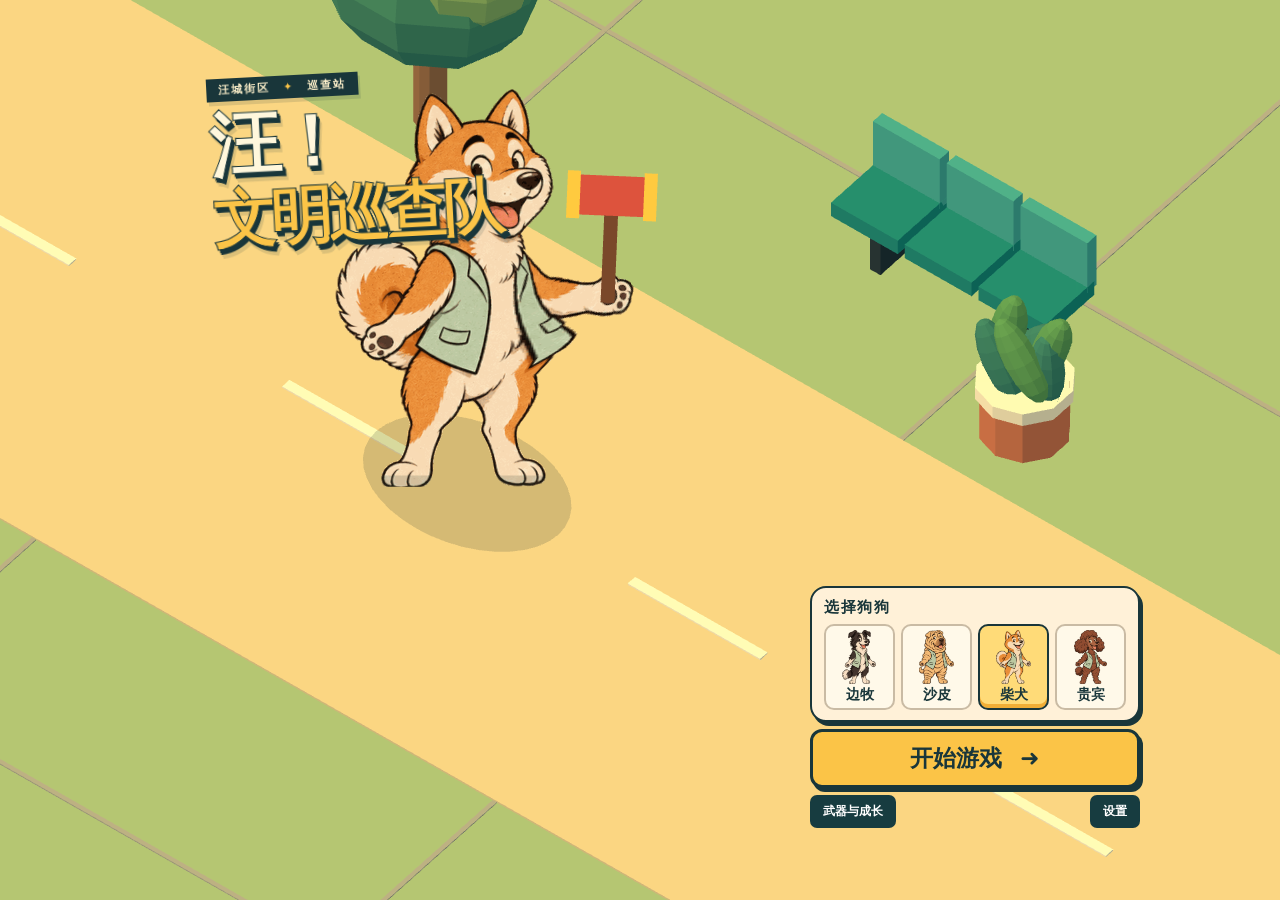
==== index.html @ e8bd3fa1 "实装独立敌潮关卡、锤能量、装备扭蛋和骑乘续航" ====
<!doctype html>
<html lang="zh-CN"><head><meta charset="utf-8"><meta name="viewport" content="width=device-width,initial-scale=1,viewport-fit=cover,maximum-scale=1"><meta name="theme-color" content="#173c40"><link rel="icon" href="data:,"><title>汪！文明巡查队</title><link rel="stylesheet" href="style.css?v=wave1"></head>
<body><main id="game"><canvas id="scene" aria-label="汪城街区，点目的地前往，拖动控制小狗"></canvas><div id="marks"></div>
<section id="home"><header><div class="station">汪城街区　<span>✦</span>　巡查站</div><h1>汪！<br><strong>文明巡查队</strong></h1></header><nav aria-label="选择巡查员"><div class="pick"><b>选择狗狗</b><div id="dogs" role="group" aria-label="巡查员"></div></div><button id="start">开始游戏 <span>➜</span></button><div class="navfoot"><button id="shop">武器与成长</button><button id="settings">设置</button></div></nav></section>
<section id="hud" hidden><div class="top"><div class="objective"><small id="modeName"></small><b id="objective"></b></div><button id="pause" aria-label="暂停">Ⅱ</button></div><div class="bars"><b id="time"></b><span id="status"></span><span id="energy"><i></i></span></div><div id="hint"></div><div id="stick"><i></i></div><button id="act" aria-label="挥锤"></button></section>
<section id="modal" hidden><article role="dialog" aria-modal="true" aria-labelledby="dialogTitle"><small id="stamp"></small><h2 id="dialogTitle"></h2><div id="desc"></div><div id="options"></div></article></section><div id="toast" role="status"></div></main>
<script src="vendor/three.min.js"></script><script src="paper.js?v=wave1"></script><script src="street-art.js?v=wave1"></script><script src="street.js?v=wave1"></script><script src="cels.js?v=wave1"></script><script src="districts.js?v=wave1"></script><script src="world.js?v=wave1"></script><script src="rush.js?v=wave1"></script><script src="game.js?v=wave1"></script></body></html>
---- style.css ----
*{box-sizing:border-box} :root{--ink:#19363a;--paper:#fff3d7;--sun:#fbc447;--mint:#64d6bf;--coral:#ff8662}html,body,#game{margin:0;width:100%;height:100%;overflow:hidden;background:#b0d8cb;color:var(--ink);font-family:"Microsoft YaHei","PingFang SC",system-ui,sans-serif}#game{position:relative;isolation:isolate;user-select:none;-webkit-user-select:none}button{font:inherit;font-weight:800;color:inherit;cursor:pointer;-webkit-tap-highlight-color:transparent;touch-action:manipulation}button:active{translate:0 2px}button:focus-visible{outline:3px solid #f24734}button:disabled{opacity:.55}canvas,#marks,#home,#hud,#modal{position:absolute;inset:0;width:100%;height:100%}canvas{display:block;touch-action:none}#home,#hud,#marks{pointer-events:none}#home header{position:absolute;top:max(4%,env(safe-area-inset-top));left:max(6%,calc((100vw - 860px)/2));transform:rotate(-3deg);filter:drop-shadow(2px 4px 0 #17373922)}.station{display:inline-block;background:var(--ink);color:#fff2cc;padding:4px 12px;font-size:11px;letter-spacing:.18em;font-weight:900}.station span{color:var(--sun)}h1{font-size:clamp(44px,min(13vw,8vh),82px);line-height:.98;margin:9px 0 0;color:#fff7dc;font-weight:1000;letter-spacing:-.08em;-webkit-text-stroke:1px var(--ink);text-shadow:2px 3px var(--ink),3px 5px var(--ink)}h1 strong{color:var(--sun);font-size:.88em}nav{pointer-events:auto;position:absolute;width:min(88%,370px);left:50%;bottom:max(3%,env(safe-area-inset-bottom));transform:translateX(-50%);display:grid;gap:7px}.mission{display:flex;align-items:center;text-align:left;border:2px solid var(--ink);border-radius:11px;background:var(--paper);box-shadow:3px 3px 0 var(--ink);gap:12px;padding:6px 14px;min-height:49px}.mission i{display:grid;place-items:center;width:35px;height:35px;background:var(--sun);border:1.8px solid var(--ink);border-radius:8px;transform:rotate(-6deg);font:900 25px system-ui}.mission:nth-child(2) i{background:var(--coral)}.mission:nth-child(3) i{background:var(--mint)}.mission span{display:flex;align-items:baseline;gap:10px}.mission b{font-size:18px}.mission small{font-size:11px;color:#526665}.mission em{margin-left:auto;font:900 27px system-ui}.navfoot{display:flex;justify-content:space-between}.navfoot button{background:#173c40;color:white;border:0;padding:8px 13px;border-radius:7px;font-size:12px}.top,.bars{position:absolute;left:max(13px,env(safe-area-inset-left));right:max(13px,env(safe-area-inset-right));display:flex;align-items:center;gap:8px}.top{top:max(12px,env(safe-area-inset-top));justify-content:space-between;align-items:flex-start}.objective{background:var(--paper);border:2px solid var(--ink);border-radius:9px;box-shadow:2px 3px 0 var(--ink);padding:7px 12px}.objective small,.objective b{display:block}.objective small,#stamp{font-size:10px;letter-spacing:.16em;color:#376c67;font-weight:900}.objective b{font-size:17px}#pause,#act{pointer-events:auto;background:var(--sun);border:2px solid var(--ink);border-radius:12px;box-shadow:2px 3px 0 var(--ink)}#pause{width:42px;height:42px;background:var(--paper)}.bars{top:calc(max(12px,env(safe-area-inset-top)) + 62px);font-size:12px}.bars b,.bars span:not(#energy){background:var(--ink);color:white;border-radius:6px;padding:4px 9px}.bars b{color:var(--sun)}#energy{width:61px;height:10px;background:#2c4848;border-radius:8px;border:2px solid var(--ink);overflow:hidden}#energy i{display:block;height:100%;background:#67e4b8}#hint{position:absolute;bottom:max(92px,calc(env(safe-area-inset-bottom) + 80px));left:50%;transform:translateX(-50%);border-radius:10px;padding:7px 12px;background:#17363aeb;color:white;text-align:center;width:max-content;max-width:88%;font-size:13px;font-weight:700}#stick{position:absolute;bottom:max(17px,env(safe-area-inset-bottom));left:18px;width:67px;height:67px;border:2px dashed #fff9;border-radius:50%;background:#153d4244;display:grid;place-items:center}#stick i{width:29px;height:29px;background:#fffa;border:2px solid #24494b;border-radius:50%}#act{position:absolute;right:18px;bottom:max(21px,env(safe-area-inset-bottom));min-width:82px;height:49px;font-size:16px}.marker{pointer-events:auto;position:absolute;transform:translate(-50%,-100%);padding:4px 7px;font-size:12px;white-space:nowrap;background:#ffefbf;border:1.6px solid var(--ink);border-radius:7px;box-shadow:1px 2px 0 var(--ink);font-weight:900}.marker.clue{background:#7ce2c7}.marker.used{opacity:.55}.float{position:absolute;transform:translate(-50%,-100%) rotate(-9deg);font-size:26px;color:#fff079;font-weight:1000;text-shadow:2px 2px #19363a,-1px -1px #19363a;pointer-events:none}#modal{display:grid;place-items:center;background:#162e3390;pointer-events:auto;padding:16px;z-index:4}article{background:var(--paper);padding:24px;border:3px solid var(--ink);box-shadow:5px 6px 0 var(--ink);border-radius:15px;width:min(100%,380px);max-height:88%;overflow:auto}h2{font-size:28px;margin:5px 0 9px}#desc{line-height:1.65;font-size:15px;white-space:pre-line}#options{display:grid;gap:9px;margin-top:16px}#options button{padding:9px;border:2px solid var(--ink);border-radius:8px;background:white}#options button:first-child{background:var(--sun)}#toast{position:absolute;top:30%;left:50%;transform:translateX(-50%);background:var(--ink);color:white;border-radius:8px;padding:8px 13px;font-size:13px;pointer-events:none;z-index:6;text-align:center;max-width:90%;width:max-content}#toast:empty{display:none}[hidden]{display:none!important}@media(min-aspect-ratio:6/5){nav{left:unset;right:max(5%,calc((100vw - 1000px)/2));transform:none;width:min(32%,330px);bottom:8%}#home header{top:8%}}@media(max-height:550px){nav{gap:4px}.mission{min-height:37px;padding:3px 8px}.mission i{height:26px;width:26px;font-size:19px}.navfoot button{padding:5px 8px}}
#options:has(.art-choice){grid-template-columns:1fr 1fr}#options button.art-choice{height:88px;padding:58px 3px 3px;background-repeat:no-repeat;background-size:auto 49px;background-position:center 5px;background-color:#fffaf0;font-size:13px}#options:has(.art-choice) button:not(.art-choice){grid-column:1/-1}
@media (pointer:coarse),(max-width:700px){#act{min-width:116px;height:76px;font-size:22px;border-radius:20px}#stick{width:96px;height:96px}#stick i{width:42px;height:42px}#pause{width:58px;height:54px;font-size:21px}#hint{bottom:calc(122px + env(safe-area-inset-bottom))}.mission{min-height:55px}.navfoot button,#options button{min-height:48px;font-size:15px}.marker{min-width:48px;min-height:42px;font-size:15px}}


/* 朋友试玩的出勤面板 */
.pick{background:#fff1d8;border:2px solid var(--ink);border-radius:16px;padding:10px 12px;box-shadow:3px 4px var(--ink)}
.pick>b{display:block;font-size:15px;letter-spacing:.1em;margin-bottom:7px}
#dogs{display:grid;grid-template-columns:repeat(4,1fr);gap:6px}
#dogs button{border:2px solid #c9bba4;border-radius:10px;background-color:#fff9e9;background-repeat:no-repeat;background-position:center 4px;background-size:auto 54px;padding:60px 0 4px;font-size:14px}
#dogs button[aria-pressed=true]{border-color:var(--ink);background-color:#ffdb78;box-shadow:inset 0 -4px #f1ae36}
#start{padding:11px 20px;background:var(--sun);border:3px solid var(--ink);border-radius:12px;font-size:23px;box-shadow:3px 4px var(--ink)}
#start span{padding-left:10px}
#stick,#act{touch-action:none;min-width:0;clip-path:ellipse(50% 50% at 50% 50%);border-radius:50%}
#stick{pointer-events:auto;bottom:calc(env(safe-area-inset-bottom) + 8px);border:3px solid #fff4cebb;background:radial-gradient(ellipse,#2a56576b 38%,#23494987 39%,#17454c64 65%,#fff3c57a 67%,#23474d8f 70%);color:#fff3cc}
#stick i{height:42%;width:42%;border:3px solid #13383ec9;background:#ebedd2ae;box-shadow:0 3px 0 #243f4266}
#act{display:flex;flex-direction:column;align-items:center;justify-content:center;gap:0;background:radial-gradient(ellipse at 37% 25%,#ffdc71 0%,#ffbd3f 48%,#f18c26 72%,#d36b1a 95%);border:5px solid #42291e;box-shadow:inset 0 0 0 3px #ffe7a4,inset 0 -9px 0 #ae5726;color:#402518;font-size:clamp(19px,4vw,28px);font-weight:1000;line-height:1.05}
#act::before{content:"";width:52%;height:49%;background:center/contain no-repeat url("art/hammer-key.png");pointer-events:none}
#act:active{filter:brightness(1.14);transform:scale(.96)}
#hint{bottom:auto;top:calc(max(12px,env(safe-area-inset-top)) + 95px);padding:5px 10px;font-size:12px}
@media(max-height:480px){#dogs button{background-size:auto 34px;padding-top:38px}.pick{padding:4px 8px}.pick>b{margin:0}#start{padding:4px 12px}}

#act::before{width:85%;height:88%}

.command{font-size:23px;color:#ffde73;transform:translate(-50%,-70%)}

#options:has([data-art="scooter"]){grid-template-columns:1fr}#options button[data-art="scooter"]{height:auto;min-height:50px;background-position:12px center;background-size:40px auto;padding:8px 8px 8px 50px}
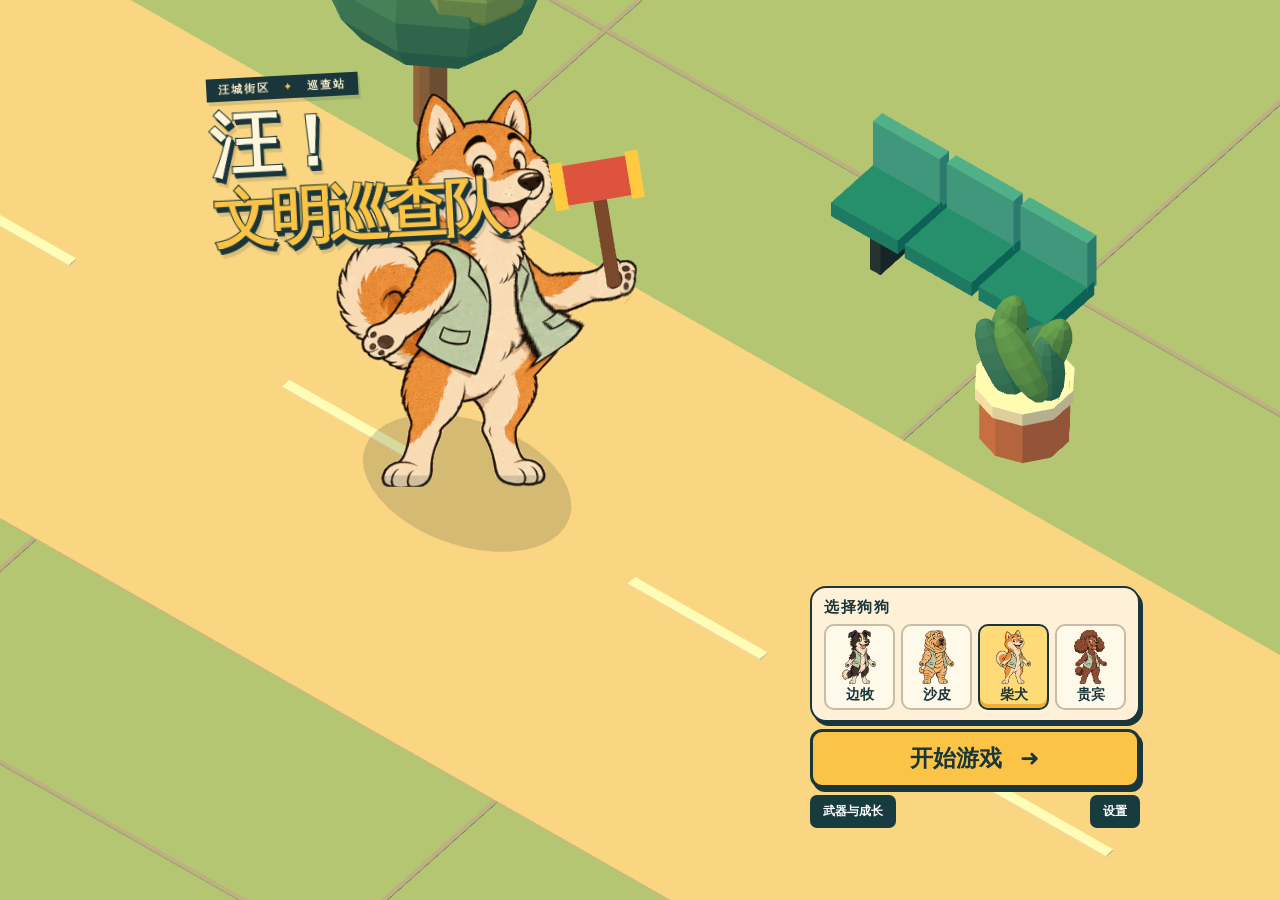
==== commit 6d0861d6: "重开与恢复巡查时重置计时起点" ====
--- a/index.html
+++ b/index.html
@@ -4,4 +4,4 @@
 <section id="home"><header><div class="station">汪城街区　<span>✦</span>　巡查站</div><h1>汪！<br><strong>文明巡查队</strong></h1></header><nav aria-label="选择巡查员"><div class="pick"><b>选择狗狗</b><div id="dogs" role="group" aria-label="巡查员"></div></div><button id="start">开始游戏 <span>➜</span></button><div class="navfoot"><button id="shop">武器与成长</button><button id="settings">设置</button></div></nav></section>
 <section id="hud" hidden><div class="top"><div class="objective"><small id="modeName"></small><b id="objective"></b></div><button id="pause" aria-label="暂停">Ⅱ</button></div><div class="bars"><b id="time"></b><span id="status"></span><span id="energy"><i></i></span></div><div id="hint"></div><div id="stick"><i></i></div><button id="act" aria-label="挥锤"></button></section>
 <section id="modal" hidden><article role="dialog" aria-modal="true" aria-labelledby="dialogTitle"><small id="stamp"></small><h2 id="dialogTitle"></h2><div id="desc"></div><div id="options"></div></article></section><div id="toast" role="status"></div></main>
-<script src="vendor/three.min.js"></script><script src="paper.js?v=wave1"></script><script src="street-art.js?v=wave1"></script><script src="street.js?v=wave1"></script><script src="cels.js?v=wave1"></script><script src="districts.js?v=wave1"></script><script src="world.js?v=wave1"></script><script src="rush.js?v=wave1"></script><script src="game.js?v=wave1"></script></body></html>
+<script src="vendor/three.min.js"></script><script src="paper.js?v=wave1"></script><script src="street-art.js?v=wave1"></script><script src="street.js?v=wave1"></script><script src="cels.js?v=wave1"></script><script src="districts.js?v=wave1"></script><script src="world.js?v=wave1"></script><script src="rush.js?v=wave1"></script><script src="game.js?v=wave1b"></script></body></html>
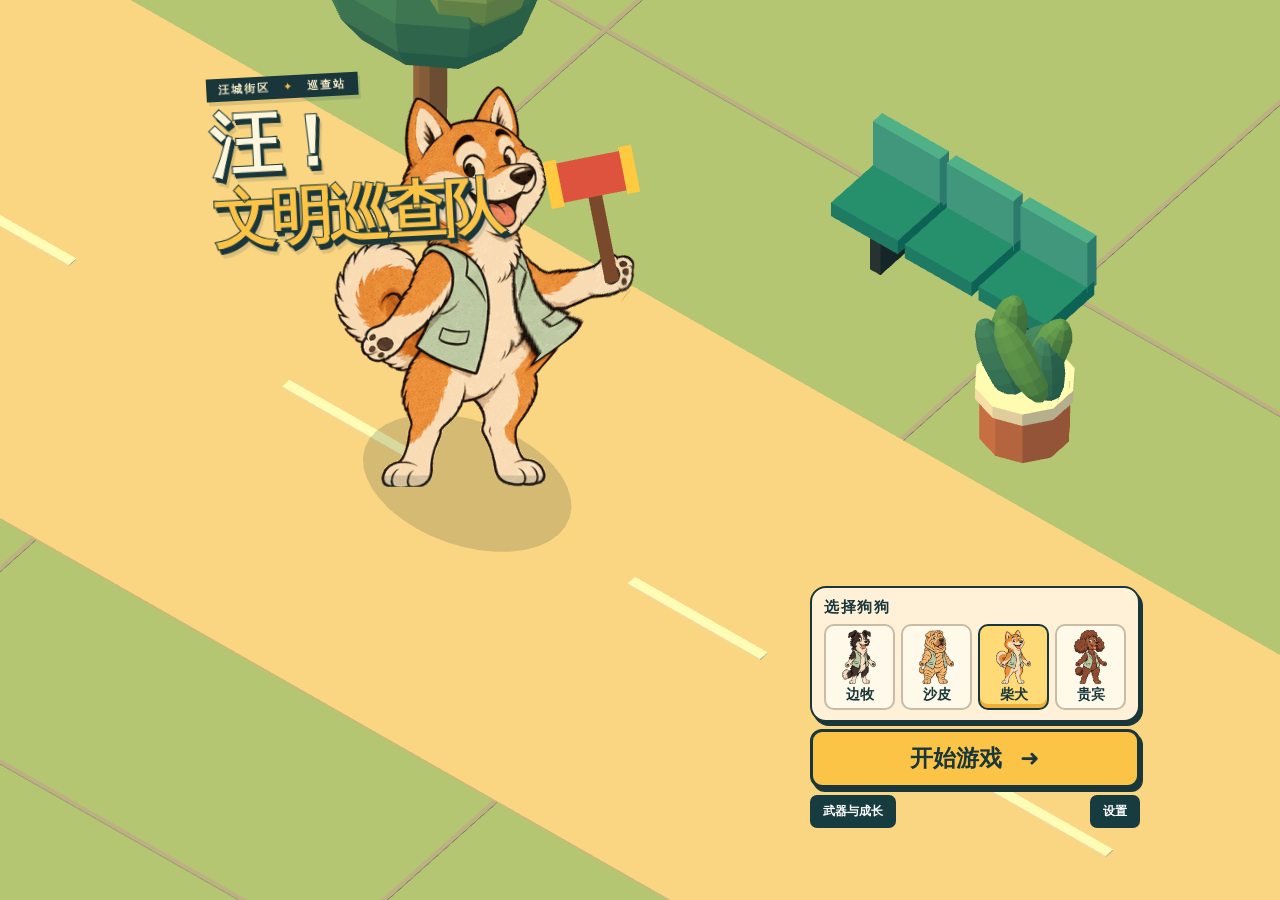
==== commit 14362a31: "等待角色与街区图片就绪后再开局，失败时支持重试" ====
--- a/index.html
+++ b/index.html
@@ -1,7 +1,7 @@
 <!doctype html>
-<html lang="zh-CN"><head><meta charset="utf-8"><meta name="viewport" content="width=device-width,initial-scale=1,viewport-fit=cover,maximum-scale=1"><meta name="theme-color" content="#173c40"><link rel="icon" href="data:,"><title>汪！文明巡查队</title><link rel="stylesheet" href="style.css?v=wave1"></head>
+<html lang="zh-CN"><head><meta charset="utf-8"><meta name="viewport" content="width=device-width,initial-scale=1,viewport-fit=cover,maximum-scale=1"><meta name="theme-color" content="#173c40"><link rel="icon" href="data:,"><title>汪！文明巡查队</title><link rel="stylesheet" href="style.css?v=load1"></head>
 <body><main id="game"><canvas id="scene" aria-label="汪城街区，点目的地前往，拖动控制小狗"></canvas><div id="marks"></div>
-<section id="home"><header><div class="station">汪城街区　<span>✦</span>　巡查站</div><h1>汪！<br><strong>文明巡查队</strong></h1></header><nav aria-label="选择巡查员"><div class="pick"><b>选择狗狗</b><div id="dogs" role="group" aria-label="巡查员"></div></div><button id="start">开始游戏 <span>➜</span></button><div class="navfoot"><button id="shop">武器与成长</button><button id="settings">设置</button></div></nav></section>
+<section id="home" hidden><header><div class="station">汪城街区　<span>✦</span>　巡查站</div><h1>汪！<br><strong>文明巡查队</strong></h1></header><nav aria-label="选择巡查员"><div class="pick"><b>选择狗狗</b><div id="dogs" role="group" aria-label="巡查员"></div></div><button id="start">开始游戏 <span>➜</span></button><div class="navfoot"><button id="shop">武器与成长</button><button id="settings">设置</button></div></nav></section>
 <section id="hud" hidden><div class="top"><div class="objective"><small id="modeName"></small><b id="objective"></b></div><button id="pause" aria-label="暂停">Ⅱ</button></div><div class="bars"><b id="time"></b><span id="status"></span><span id="energy"><i></i></span></div><div id="hint"></div><div id="stick"><i></i></div><button id="act" aria-label="挥锤"></button></section>
-<section id="modal" hidden><article role="dialog" aria-modal="true" aria-labelledby="dialogTitle"><small id="stamp"></small><h2 id="dialogTitle"></h2><div id="desc"></div><div id="options"></div></article></section><div id="toast" role="status"></div></main>
-<script src="vendor/three.min.js"></script><script src="paper.js?v=wave1"></script><script src="street-art.js?v=wave1"></script><script src="street.js?v=wave1"></script><script src="cels.js?v=wave1"></script><script src="districts.js?v=wave1"></script><script src="world.js?v=wave1"></script><script src="rush.js?v=wave1"></script><script src="game.js?v=wave1b"></script></body></html>
+<section id="modal"><article role="dialog" aria-modal="true" aria-labelledby="dialogTitle"><small id="stamp"></small><h2 id="dialogTitle">正在打开巡查站</h2><div id="desc"></div><div id="options"></div></article></section><div id="toast" role="status"></div></main>
+<script src="vendor/three.min.js"></script><script src="images.js?v=load1"></script><script src="paper.js?v=load1"></script><script src="street-art.js?v=load1"></script><script src="street.js?v=load1"></script><script src="cels.js?v=load1"></script><script src="districts.js?v=load1"></script><script src="world.js?v=load1"></script><script src="rush.js?v=load1"></script><script src="game.js?v=load1"></script></body></html>
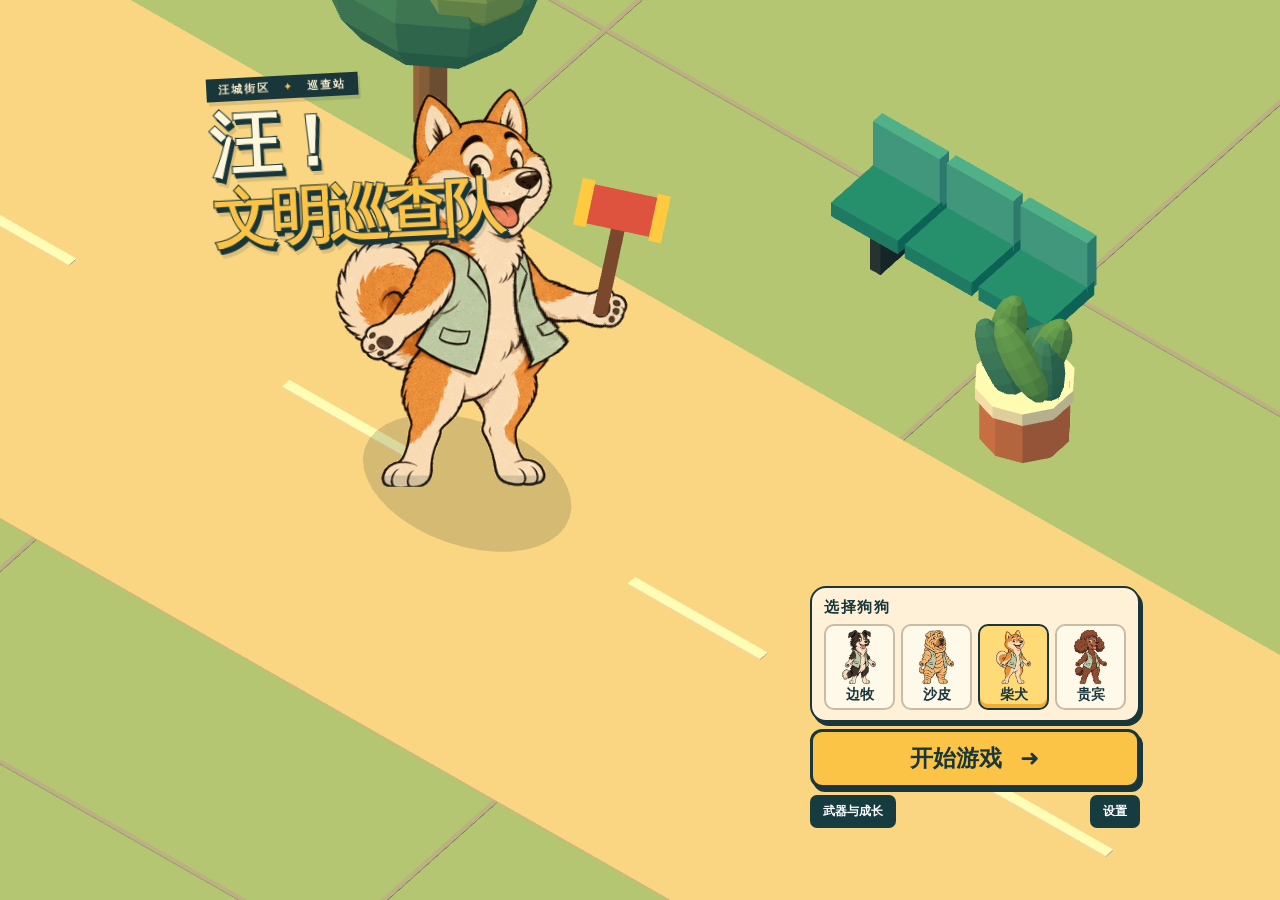
==== commit ae7f6e11: "提供自包含试玩入口与无 WebGL 渲染，恢复卡住的启动流程" ====
--- a/index.html
+++ b/index.html
@@ -1,7 +1,25 @@
 <!doctype html>
-<html lang="zh-CN"><head><meta charset="utf-8"><meta name="viewport" content="width=device-width,initial-scale=1,viewport-fit=cover,maximum-scale=1"><meta name="theme-color" content="#173c40"><link rel="icon" href="data:,"><title>汪！文明巡查队</title><link rel="stylesheet" href="style.css?v=load1"></head>
+<html lang="zh-CN"><head><meta charset="utf-8"><meta name="viewport" content="width=device-width,initial-scale=1,viewport-fit=cover,maximum-scale=1"><meta name="theme-color" content="#173c40"><link rel="icon" href="data:,"><title>汪！文明巡查队</title><link rel="stylesheet" href="style.css?v=boot2"></head>
 <body><main id="game"><canvas id="scene" aria-label="汪城街区，点目的地前往，拖动控制小狗"></canvas><div id="marks"></div>
 <section id="home" hidden><header><div class="station">汪城街区　<span>✦</span>　巡查站</div><h1>汪！<br><strong>文明巡查队</strong></h1></header><nav aria-label="选择巡查员"><div class="pick"><b>选择狗狗</b><div id="dogs" role="group" aria-label="巡查员"></div></div><button id="start">开始游戏 <span>➜</span></button><div class="navfoot"><button id="shop">武器与成长</button><button id="settings">设置</button></div></nav></section>
 <section id="hud" hidden><div class="top"><div class="objective"><small id="modeName"></small><b id="objective"></b></div><button id="pause" aria-label="暂停">Ⅱ</button></div><div class="bars"><b id="time"></b><span id="status"></span><span id="energy"><i></i></span></div><div id="hint"></div><div id="stick"><i></i></div><button id="act" aria-label="挥锤"></button></section>
 <section id="modal"><article role="dialog" aria-modal="true" aria-labelledby="dialogTitle"><small id="stamp"></small><h2 id="dialogTitle">正在打开巡查站</h2><div id="desc"></div><div id="options"></div></article></section><div id="toast" role="status"></div></main>
-<script src="vendor/three.min.js"></script><script src="images.js?v=load1"></script><script src="paper.js?v=load1"></script><script src="street-art.js?v=load1"></script><script src="street.js?v=load1"></script><script src="cels.js?v=load1"></script><script src="districts.js?v=load1"></script><script src="world.js?v=load1"></script><script src="rush.js?v=load1"></script><script src="game.js?v=load1"></script></body></html>
+<script>
+(function(){
+  var active=true, timer=setTimeout(function(){show('游戏程序下载时间较长');},15000);
+  function show(reason){
+    if(!active)return;
+    document.getElementById('dialogTitle').textContent='巡查站还没打开';
+    document.getElementById('desc').textContent=reason;
+    var box=document.getElementById('options');box.textContent='';
+    var btn=document.createElement('button');btn.textContent='重新打开完整试玩版';
+    btn.onclick=function(){location.href='play.html?retry='+Date.now()};box.appendChild(btn)
+  }
+  window.addEventListener('error',function(e){
+    if(e.target&&e.target.tagName==='SCRIPT')show('程序下载失败，请重试。');
+    else if(e.message)show(e.message)
+  },true);
+  window.patrolBoot={started:function(){active=false;clearTimeout(timer)}}
+})();
+</script>
+<script src="vendor/three.min.js"></script><script src="images.js?v=boot2"></script><script src="paper.js?v=boot2"></script><script src="street-art.js?v=boot2"></script><script src="street.js?v=boot2"></script><script src="cels.js?v=boot2"></script><script src="districts.js?v=boot2"></script><script src="canvas-view.js?v=boot2"></script><script src="world.js?v=boot2"></script><script src="rush.js?v=boot2"></script><script src="game.js?v=boot2"></script></body></html>
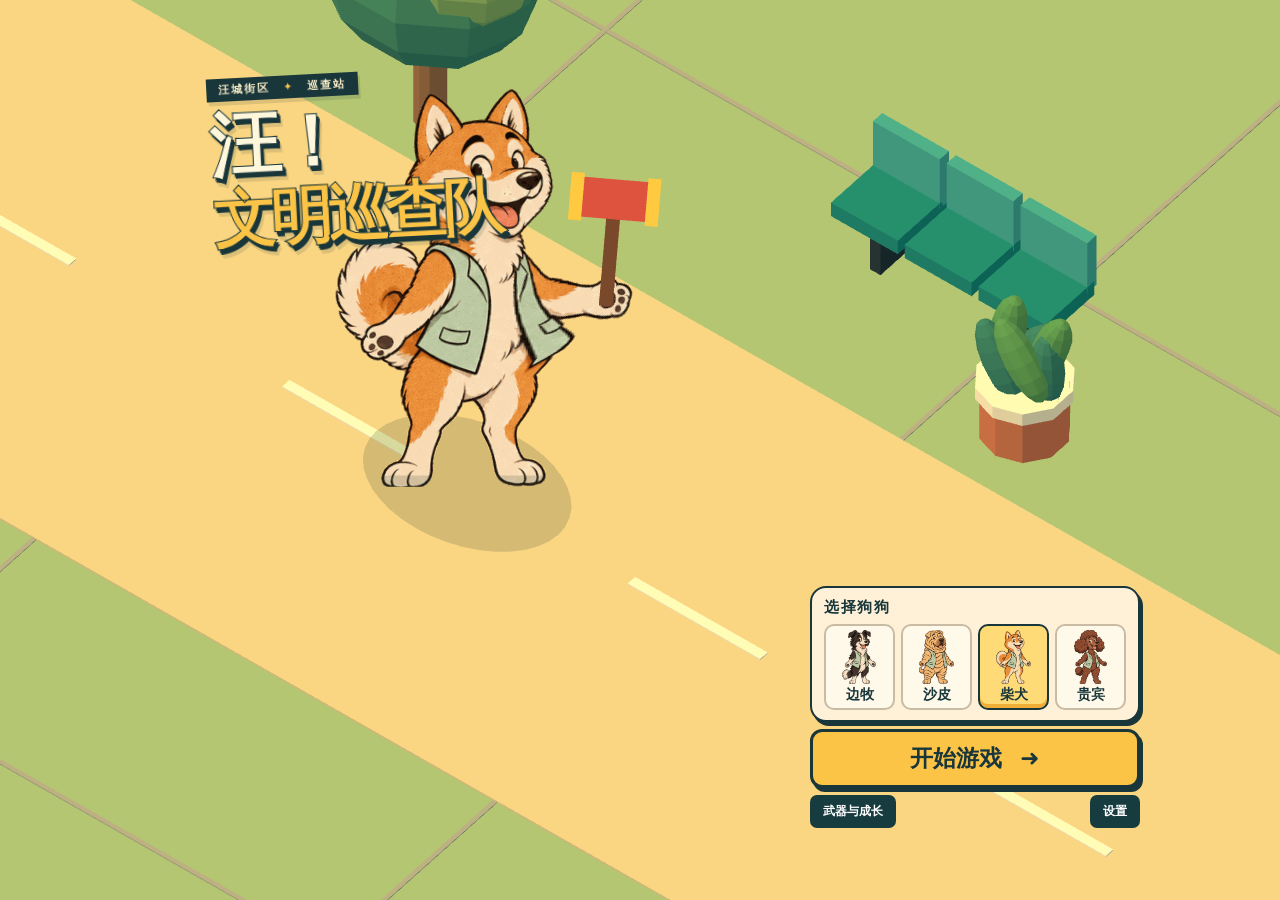
==== commit a4e4e1c2: "Add district street layouts, pedestrian entrances and prominent survival counters" ====
--- a/index.html
+++ b/index.html
@@ -1,8 +1,8 @@
 <!doctype html>
-<html lang="zh-CN"><head><meta charset="utf-8"><meta name="viewport" content="width=device-width,initial-scale=1,viewport-fit=cover,maximum-scale=1"><meta name="theme-color" content="#173c40"><link rel="icon" href="data:,"><title>汪！文明巡查队</title><link rel="stylesheet" href="style.css?v=boot2"></head>
+<html lang="zh-CN"><head><meta charset="utf-8"><meta name="viewport" content="width=device-width,initial-scale=1,viewport-fit=cover,maximum-scale=1"><meta name="theme-color" content="#173c40"><link rel="icon" href="data:,"><title>汪！文明巡查队</title><link rel="stylesheet" href="style.css?v=streets2"></head>
 <body><main id="game"><canvas id="scene" aria-label="汪城街区，点目的地前往，拖动控制小狗"></canvas><div id="marks"></div>
 <section id="home" hidden><header><div class="station">汪城街区　<span>✦</span>　巡查站</div><h1>汪！<br><strong>文明巡查队</strong></h1></header><nav aria-label="选择巡查员"><div class="pick"><b>选择狗狗</b><div id="dogs" role="group" aria-label="巡查员"></div></div><button id="start">开始游戏 <span>➜</span></button><div class="navfoot"><button id="shop">武器与成长</button><button id="settings">设置</button></div></nav></section>
-<section id="hud" hidden><div class="top"><div class="objective"><small id="modeName"></small><b id="objective"></b></div><button id="pause" aria-label="暂停">Ⅱ</button></div><div class="bars"><b id="time"></b><span id="status"></span><span id="energy"><i></i></span></div><div id="hint"></div><div id="stick"><i></i></div><button id="act" aria-label="挥锤"></button></section>
+<section id="hud" hidden><div class="top"><div class="objective"><small id="modeName"></small><b id="objective"></b></div><button id="pause" aria-label="暂停">Ⅱ</button></div><div class="bars"><b id="time"></b><b id="charge"></b><span id="status"></span><span id="energy"><i></i></span></div><div id="hint"></div><div id="stick"><i></i></div><button id="act" aria-label="挥锤"></button></section>
 <section id="modal"><article role="dialog" aria-modal="true" aria-labelledby="dialogTitle"><small id="stamp"></small><h2 id="dialogTitle">正在打开巡查站</h2><div id="desc"></div><div id="options"></div></article></section><div id="toast" role="status"></div></main>
 <script>
 (function(){
@@ -22,4 +22,4 @@
   window.patrolBoot={started:function(){active=false;clearTimeout(timer)}}
 })();
 </script>
-<script src="vendor/three.min.js"></script><script src="images.js?v=boot2"></script><script src="paper.js?v=boot2"></script><script src="street-art.js?v=boot2"></script><script src="street.js?v=boot2"></script><script src="cels.js?v=boot2"></script><script src="districts.js?v=boot2"></script><script src="canvas-view.js?v=boot2"></script><script src="world.js?v=boot2"></script><script src="rush.js?v=boot2"></script><script src="game.js?v=boot2"></script></body></html>
+<script src="vendor/three.min.js"></script><script src="images.js?v=streets2"></script><script src="paper.js?v=streets2"></script><script src="street-art.js?v=streets2"></script><script src="street.js?v=streets2"></script><script src="cels.js?v=streets2"></script><script src="districts.js?v=streets2"></script><script src="canvas-view.js?v=streets2"></script><script src="world.js?v=streets2"></script><script src="rush.js?v=streets2"></script><script src="game.js?v=streets2"></script></body></html>
--- a/style.css
+++ b/style.css
@@ -25,3 +25,12 @@
 .command{font-size:23px;color:#ffde73;transform:translate(-50%,-70%)}
 
 #options:has([data-art="scooter"]){grid-template-columns:1fr}#options button[data-art="scooter"]{height:auto;min-height:50px;background-position:12px center;background-size:40px auto;padding:8px 8px 8px 50px}
+
+#hint:empty{display:none}
+.bars{gap:5px;flex-wrap:wrap;font-variant-numeric:tabular-nums}
+.bars #time,.bars #charge{font-size:clamp(16px,4.4vw,21px);line-height:1.15;padding:5px 8px;border:2px solid #224746;color:#fff1ae;background:#234142}
+.bars #charge{color:#a6f6da}
+.bars [data-low="true"]:is(#time,#charge){background:#982f24;color:#fff;border-color:#ffd5a7}
+.bars [data-low="true"]::before{content:"! ";font-weight:900}
+.bars #energy{display:none}
+#hint{top:calc(max(12px,env(safe-area-inset-top)) + 105px)}
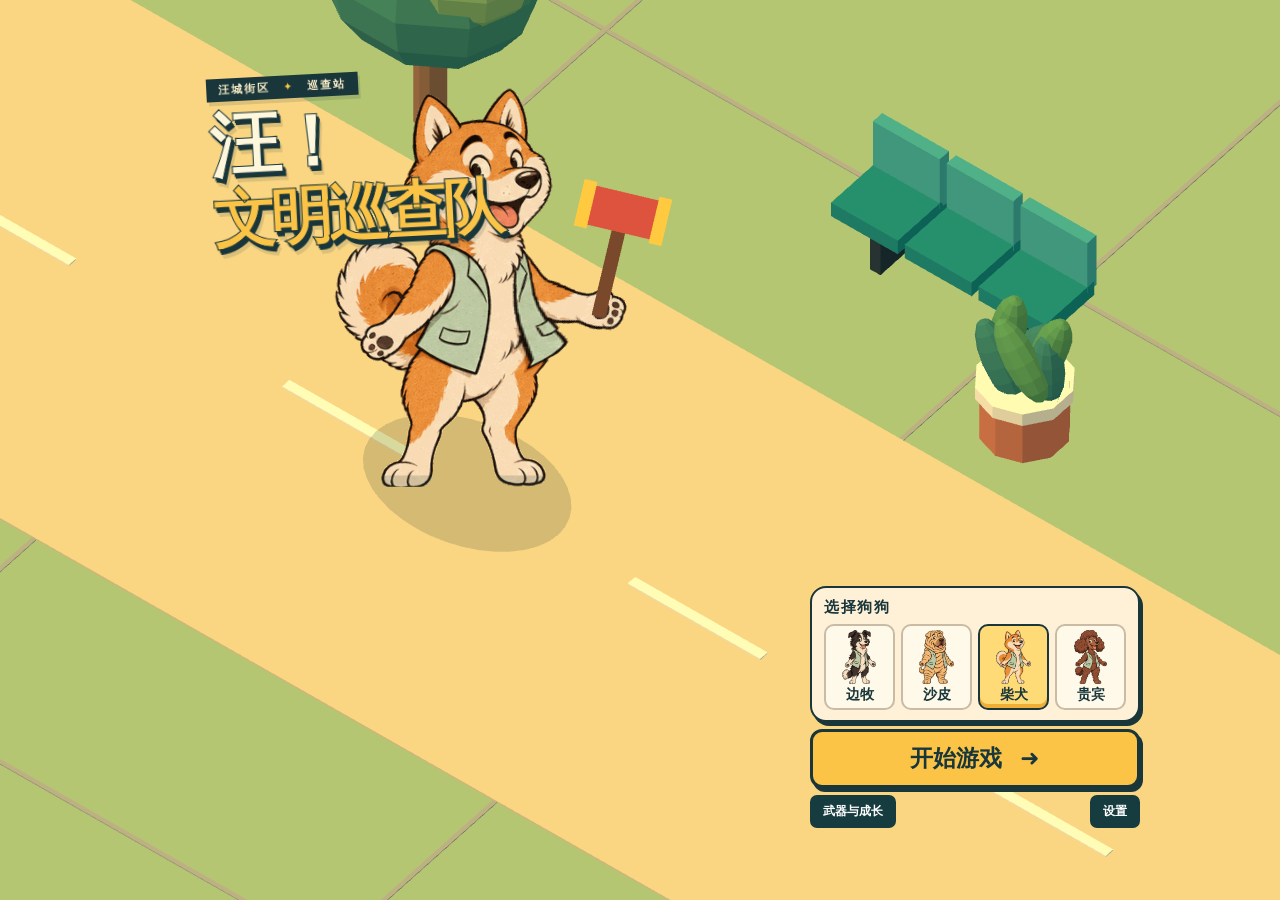
==== commit 57684f48: "Explain early patrol goals and score wins and losses with distinct music" ====
--- a/index.html
+++ b/index.html
@@ -22,4 +22,4 @@
   window.patrolBoot={started:function(){active=false;clearTimeout(timer)}}
 })();
 </script>
-<script src="vendor/three.min.js"></script><script src="images.js?v=streets2"></script><script src="paper.js?v=streets2"></script><script src="street-art.js?v=streets2"></script><script src="street.js?v=streets2"></script><script src="cels.js?v=streets2"></script><script src="districts.js?v=streets2"></script><script src="canvas-view.js?v=streets2"></script><script src="world.js?v=streets2"></script><script src="rush.js?v=streets2"></script><script src="game.js?v=streets2"></script></body></html>
+<script src="vendor/three.min.js"></script><script src="images.js?v=streets2"></script><script src="paper.js?v=streets2"></script><script src="street-art.js?v=streets2"></script><script src="street.js?v=streets2"></script><script src="cels.js?v=streets2"></script><script src="districts.js?v=streets2"></script><script src="canvas-view.js?v=streets2"></script><script src="world.js?v=streets2"></script><script src="rush.js?v=streets2"></script><script src="game.js?v=brief1"></script></body></html>
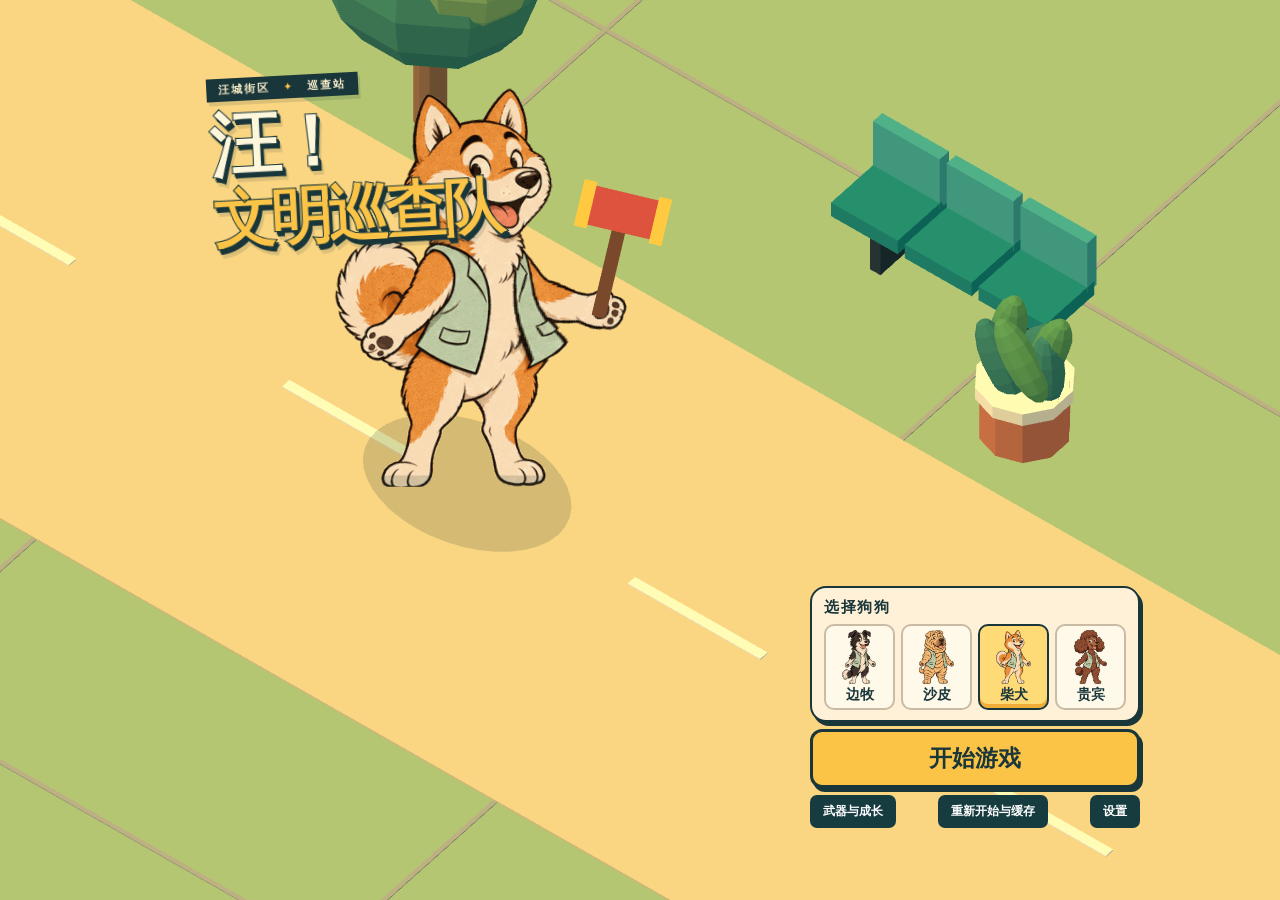
==== commit 337d60d6: "Show returning patrol goals, replay result cues and manage saves at entry" ====
--- a/index.html
+++ b/index.html
@@ -1,7 +1,7 @@
 <!doctype html>
-<html lang="zh-CN"><head><meta charset="utf-8"><meta name="viewport" content="width=device-width,initial-scale=1,viewport-fit=cover,maximum-scale=1"><meta name="theme-color" content="#173c40"><link rel="icon" href="data:,"><title>汪！文明巡查队</title><link rel="stylesheet" href="style.css?v=streets2"></head>
+<html lang="zh-CN"><head><meta charset="utf-8"><meta name="viewport" content="width=device-width,initial-scale=1,viewport-fit=cover,maximum-scale=1"><meta name="theme-color" content="#173c40"><link rel="icon" href="data:,"><title>汪！文明巡查队</title><link rel="stylesheet" href="style.css?v=result2"></head>
 <body><main id="game"><canvas id="scene" aria-label="汪城街区，点目的地前往，拖动控制小狗"></canvas><div id="marks"></div>
-<section id="home" hidden><header><div class="station">汪城街区　<span>✦</span>　巡查站</div><h1>汪！<br><strong>文明巡查队</strong></h1></header><nav aria-label="选择巡查员"><div class="pick"><b>选择狗狗</b><div id="dogs" role="group" aria-label="巡查员"></div></div><button id="start">开始游戏 <span>➜</span></button><div class="navfoot"><button id="shop">武器与成长</button><button id="settings">设置</button></div></nav></section>
+<section id="home" hidden><header><div class="station">汪城街区　<span>✦</span>　巡查站</div><h1>汪！<br><strong>文明巡查队</strong></h1></header><nav aria-label="选择巡查员"><div class="pick"><b>选择狗狗</b><div id="dogs" role="group" aria-label="巡查员"></div></div><button id="start">开始游戏 <span>➜</span></button><div class="navfoot"><button id="shop">武器与成长</button><button id="manage">重新开始与缓存</button><button id="settings">设置</button></div></nav></section>
 <section id="hud" hidden><div class="top"><div class="objective"><small id="modeName"></small><b id="objective"></b></div><button id="pause" aria-label="暂停">Ⅱ</button></div><div class="bars"><b id="time"></b><b id="charge"></b><span id="status"></span><span id="energy"><i></i></span></div><div id="hint"></div><div id="stick"><i></i></div><button id="act" aria-label="挥锤"></button></section>
 <section id="modal"><article role="dialog" aria-modal="true" aria-labelledby="dialogTitle"><small id="stamp"></small><h2 id="dialogTitle">正在打开巡查站</h2><div id="desc"></div><div id="options"></div></article></section><div id="toast" role="status"></div></main>
 <script>
@@ -22,4 +22,4 @@
   window.patrolBoot={started:function(){active=false;clearTimeout(timer)}}
 })();
 </script>
-<script src="vendor/three.min.js"></script><script src="images.js?v=streets2"></script><script src="paper.js?v=streets2"></script><script src="street-art.js?v=streets2"></script><script src="street.js?v=streets2"></script><script src="cels.js?v=streets2"></script><script src="districts.js?v=streets2"></script><script src="canvas-view.js?v=streets2"></script><script src="world.js?v=streets2"></script><script src="rush.js?v=streets2"></script><script src="game.js?v=brief1"></script></body></html>
+<script src="vendor/three.min.js"></script><script src="images.js?v=result2"></script><script src="paper.js?v=result2"></script><script src="street-art.js?v=result2"></script><script src="street.js?v=result2"></script><script src="cels.js?v=result2"></script><script src="districts.js?v=result2"></script><script src="canvas-view.js?v=result2"></script><script src="world.js?v=result2"></script><script src="rush.js?v=result2"></script><script src="game.js?v=result2"></script></body></html>
